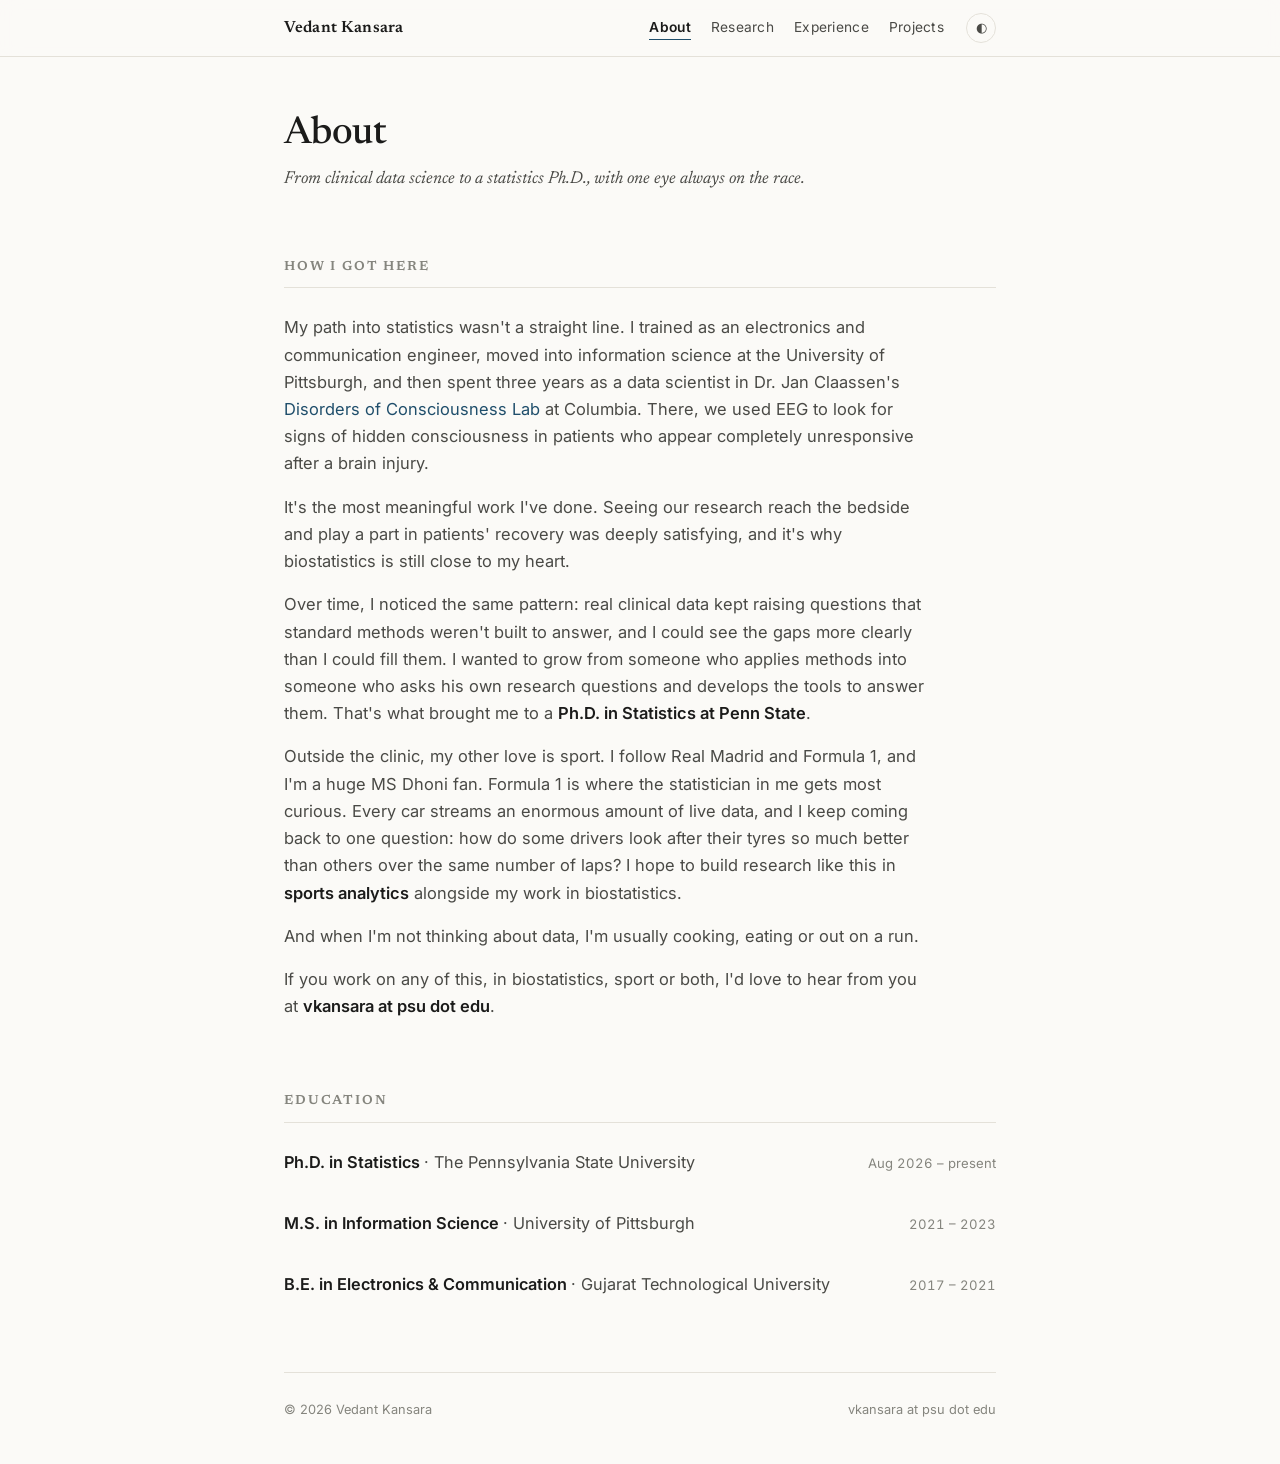
==== about.html @ aa667e88 "Launch personal website" ====
<!DOCTYPE html>
<html lang="en">
<head>
<meta charset="utf-8">
<meta name="viewport" content="width=device-width, initial-scale=1">
<title>About — Vedant Kansara</title>
<meta name="description" content="About Vedant Kansara — background, education, and contact.">
<meta name="theme-color" content="#fbfaf7" media="(prefers-color-scheme: light)">
<meta name="theme-color" content="#141514" media="(prefers-color-scheme: dark)">
<link rel="preconnect" href="https://fonts.googleapis.com">
<link rel="preconnect" href="https://fonts.gstatic.com" crossorigin>
<link href="https://fonts.googleapis.com/css2?family=Newsreader:ital,opsz,wght@0,6..72,400;0,6..72,500;0,6..72,600;1,6..72,400&family=Inter:wght@400;500;600&display=swap" rel="stylesheet">
<link rel="stylesheet" href="style.css">
<script>try{var t=localStorage.getItem('theme');if(t)document.documentElement.setAttribute('data-theme',t);}catch(e){}</script>
</head>
<body>

<nav>
  <div class="nav-inner">
    <a class="nav-name" href="index.html" title="Home">Vedant Kansara</a>
    <div class="nav-links">
      <a href="about.html" aria-current="page">About</a>
      <a href="research.html">Research</a>
      <a href="experience.html">Experience</a>
      <a href="projects.html">Projects</a>
    </div>
    <button id="theme-toggle" aria-label="Toggle theme">◐</button>
  </div>
</nav>

<div class="wrap">

  <header class="page">
    <h1>About</h1>
    <p class="tagline">From clinical data science to a statistics Ph.D., with one eye always on the race.</p>
  </header>

  <section id="bio">
    <h2>How I got here</h2>
    <div class="intro">
      <p>My path into statistics wasn't a straight line. I trained as an electronics and communication engineer, moved into information science at the University of Pittsburgh, and then spent three years as a data scientist in Dr. Jan Claassen's <a href="https://www.neurology.columbia.edu/research/research-labs/disorders-consciousness-laboratory-doc-lab" target="_blank" rel="noopener">Disorders of Consciousness Lab</a> at Columbia. There, we used EEG to look for signs of hidden consciousness in patients who appear completely unresponsive after a brain injury.</p>

      <p>It's the most meaningful work I've done. Seeing our research reach the bedside and play a part in patients' recovery was deeply satisfying, and it's why biostatistics is still close to my heart.</p>

      <p>Over time, I noticed the same pattern: real clinical data kept raising questions that standard methods weren't built to answer, and I could see the gaps more clearly than I could fill them. I wanted to grow from someone who applies methods into someone who asks his own research questions and develops the tools to answer them. That's what brought me to a <strong>Ph.D. in Statistics at Penn State</strong>.</p>

      <p>Outside the clinic, my other love is sport. I follow Real Madrid and Formula 1, and I'm a huge MS Dhoni fan. Formula 1 is where the statistician in me gets most curious. Every car streams an enormous amount of live data, and I keep coming back to one question: how do some drivers look after their tyres so much better than others over the same number of laps? I hope to build research like this in <strong>sports analytics</strong> alongside my work in biostatistics.</p>

      <p>And when I'm not thinking about data, I'm usually cooking, eating or out on a run.</p>

      <p>If you work on any of this, in biostatistics, sport or both, I'd love to hear from you at <strong>vkansara at psu dot edu</strong>.</p>
    </div>
  </section>

  <section id="education">
    <h2>Education</h2>

    <div class="entry">
      <div class="entry-head">
        <p class="entry-title">Ph.D. in Statistics <span class="entry-org">· The Pennsylvania State University</span></p>
        <span class="entry-meta">Aug 2026 – present</span>
      </div>
    </div>
    <div class="entry">
      <div class="entry-head">
        <p class="entry-title">M.S. in Information Science <span class="entry-org">· University of Pittsburgh</span></p>
        <span class="entry-meta">2021 – 2023</span>
      </div>
    </div>
    <div class="entry">
      <div class="entry-head">
        <p class="entry-title">B.E. in Electronics &amp; Communication <span class="entry-org">· Gujarat Technological University</span></p>
        <span class="entry-meta">2017 – 2021</span>
      </div>
    </div>
  </section>

  <footer>
    <span>© <span id="year">2026</span> Vedant Kansara</span>
    <span>vkansara at psu dot edu</span>
  </footer>

</div>

<script src="theme.js"></script>
</body>
</html>
---- style.css ----
/* ============================================================
   Vedant Kansara — shared stylesheet
   Edit colors in the :root blocks below.
   ============================================================ */

:root{
  --bg:        #fbfaf7;
  --surface:   #ffffff;
  --ink:       #1b1b1a;
  --ink-soft:  #4a4a46;
  --ink-faint: #85857e;
  --rule:      #e4e1d9;
  --accent:    #1f4e6b;
  --accent-bg: #eef3f6;
  --max: 760px;
  /* Profile photo framing: "x% y%". Lower y moves the frame toward the top of the photo. */
  --photo-focus: 50% 30%;
}

/* Automatic: follows the phone / laptop system theme */
@media (prefers-color-scheme: dark){
  :root{
    --bg:        #141514;
    --surface:   #1c1d1c;
    --ink:       #ecebe6;
    --ink-soft:  #b6b5ae;
    --ink-faint: #85857e;
    --rule:      #2e302e;
    --accent:    #8fc4e3;
    --accent-bg: #1b2a33;
  }
}

/* Manual override, only once the visitor clicks the toggle */
html[data-theme="light"]{
  --bg:#fbfaf7; --surface:#ffffff; --ink:#1b1b1a; --ink-soft:#4a4a46;
  --ink-faint:#85857e; --rule:#e4e1d9; --accent:#1f4e6b; --accent-bg:#eef3f6;
}
html[data-theme="dark"]{
  --bg:#141514; --surface:#1c1d1c; --ink:#ecebe6; --ink-soft:#b6b5ae;
  --ink-faint:#85857e; --rule:#2e302e; --accent:#8fc4e3; --accent-bg:#1b2a33;
}

*{box-sizing:border-box}
html{scroll-behavior:smooth; -webkit-text-size-adjust:100%}
body{
  margin:0;
  background:var(--bg);
  color:var(--ink);
  font-family:"Inter", -apple-system, BlinkMacSystemFont, "Segoe UI", Helvetica, Arial, sans-serif;
  font-size:16.5px;
  line-height:1.65;
  -webkit-font-smoothing:antialiased;
}
.wrap{max-width:var(--max); margin:0 auto; padding:0 24px}

a{color:var(--accent); text-decoration:none; border-bottom:1px solid transparent; transition:border-color .15s ease}
a:hover{border-bottom-color:currentColor}

/* ---------------- Nav ---------------- */
nav{
  position:sticky; top:0; z-index:50;
  background:var(--bg);
  border-bottom:1px solid var(--rule);
}
@supports (backdrop-filter: blur(10px)){
  nav{
    background:color-mix(in srgb, var(--bg) 85%, transparent);
    backdrop-filter:saturate(180%) blur(10px);
    -webkit-backdrop-filter:saturate(180%) blur(10px);
  }
}
.nav-inner{
  max-width:var(--max); margin:0 auto; padding:13px 24px;
  display:flex; align-items:center; gap:22px;
}
.nav-name{
  font-family:"Newsreader", Georgia, serif;
  font-size:1.02rem; font-weight:600; letter-spacing:.01em;
  color:var(--ink); margin-right:auto; white-space:nowrap;
  border:none;
}
.nav-name:hover{border:none; color:var(--accent)}
.nav-links{display:flex; gap:20px; flex-wrap:wrap}
.nav-links a{color:var(--ink-soft); font-size:.86rem; letter-spacing:.02em}
.nav-links a:hover{color:var(--accent)}
.nav-links a[aria-current="page"]{
  color:var(--ink); font-weight:600;
  border-bottom:1px solid var(--accent);
}
#theme-toggle{
  background:none; border:1px solid var(--rule); border-radius:50%;
  width:30px; height:30px; cursor:pointer; color:var(--ink-soft);
  font-size:.8rem; line-height:1; display:grid; place-items:center;
  flex:none; transition:border-color .15s ease, color .15s ease;
}
#theme-toggle:hover{color:var(--accent); border-color:var(--accent)}

@media (max-width:640px){
  .nav-inner{gap:14px; padding:11px 20px; flex-wrap:wrap}
  .nav-name{font-size:.98rem}
  .nav-links{gap:15px; order:3; width:100%; padding-bottom:2px}
  .nav-links a{font-size:.82rem}
}

/* ---------------- Page head ---------------- */
header.hero{padding:74px 0 10px}
header.page{padding:56px 0 4px}

h1{
  font-family:"Newsreader", Georgia, serif;
  font-size:clamp(2.3rem, 6vw, 3.1rem);
  font-weight:500; letter-spacing:-.015em; line-height:1.1;
  margin:0 0 12px;
}
header.page h1{font-size:clamp(1.9rem, 5vw, 2.4rem); margin-bottom:10px}
.tagline{
  font-family:"Newsreader", Georgia, serif;
  font-size:1.22rem; font-style:italic; color:var(--ink-soft);
  margin:0 0 26px;
}
header.page .tagline{font-size:1.08rem; margin-bottom:12px; max-width:62ch}

.intro p{color:var(--ink-soft); margin:0 0 16px; max-width:64ch}
.intro strong{color:var(--ink); font-weight:600}

/* ---------------- Link pills ---------------- */
.links{display:flex; flex-wrap:wrap; gap:9px; margin-top:28px}
.links a, .links span.pill{
  display:inline-flex; align-items:center; gap:7px;
  font-size:.86rem; color:var(--ink-soft);
  border:1px solid var(--rule); border-radius:999px;
  padding:6px 14px; background:var(--surface);
  transition:all .15s ease;
}
.links a:hover{color:var(--accent); border-color:var(--accent); background:var(--accent-bg)}
.links svg{width:14px; height:14px; flex:none}
.links span.pill{cursor:default}

/* ---------------- Sections ---------------- */
section{padding:46px 0 8px; scroll-margin-top:62px}
h2{
  font-family:"Newsreader", Georgia, serif;
  font-size:.82rem; font-weight:600;
  text-transform:uppercase; letter-spacing:.14em;
  color:var(--ink-faint);
  margin:0 0 26px; padding-bottom:10px;
  border-bottom:1px solid var(--rule);
}
.lede{color:var(--ink-soft); max-width:64ch; margin:0 0 14px}

/* ---------------- Entries ---------------- */
.entry{margin-bottom:30px}
.entry:last-child{margin-bottom:6px}
.entry-head{display:flex; justify-content:space-between; align-items:baseline; gap:16px; flex-wrap:wrap}
.entry-title{font-size:1.02rem; font-weight:600; color:var(--ink); margin:0}
.entry-org{color:var(--ink-soft); font-weight:400}
.entry-meta{font-size:.82rem; color:var(--ink-faint); white-space:nowrap; font-variant-numeric:tabular-nums}
.entry ul{margin:10px 0 0; padding-left:1.05em}
.entry li{color:var(--ink-soft); margin-bottom:7px; padding-left:.15em}
.entry li::marker{color:var(--ink-faint)}
.entry li strong{color:var(--ink); font-weight:600}
.entry-desc{color:var(--ink-soft); margin:8px 0 0; max-width:64ch}
.entry-more{margin:12px 0 0; font-size:.9rem}
.entry + .entry{padding-top:4px}
.entry.compact{margin-bottom:12px}
.entry-meta.cred{color:var(--accent)}

/* ---------------- Publications ---------------- */
.pub{
  padding:16px 0 16px 18px;
  border-left:2px solid var(--rule);
  margin-bottom:4px;
  transition:border-color .15s ease;
}
.pub:hover{border-left-color:var(--accent)}
.pub-title{color:var(--ink); font-weight:500; margin:0 0 5px; line-height:1.45}
.pub-authors{font-size:.88rem; color:var(--ink-soft); margin:0 0 5px}
.pub-authors .me{color:var(--ink); font-weight:600}
.pub-venue{font-size:.86rem; color:var(--ink-faint); margin:0}
.pub-venue em{font-family:"Newsreader", Georgia, serif; font-size:.96rem; font-style:italic; color:var(--ink-soft)}
.scholar-note{margin-top:22px; font-size:.88rem; color:var(--ink-faint)}

/* ---------------- Cards ---------------- */
.project{
  background:var(--surface);
  border:1px solid var(--rule);
  border-radius:10px;
  padding:20px 22px;
  margin-bottom:14px;
  transition:border-color .15s ease, transform .15s ease;
}
.project:hover{border-color:var(--accent); transform:translateY(-1px)}
.project h3{font-size:1rem; font-weight:600; margin:0 0 8px; color:var(--ink)}
.project p{color:var(--ink-soft); margin:0 0 12px; font-size:.95rem}
.project p:last-child{margin-bottom:0}
.tags{display:flex; flex-wrap:wrap; gap:6px}
.tag{
  font-size:.74rem; letter-spacing:.03em;
  color:var(--ink-faint); background:var(--bg);
  border:1px solid var(--rule); border-radius:5px;
  padding:2px 8px;
}
.project.quiet:hover{transform:none; border-color:var(--rule)}

/* ---------------- Interests ---------------- */
.interest-list{margin:0; padding-left:1.05em}
.interest-list li{color:var(--ink-soft); margin-bottom:9px}
.interest-list li::marker{color:var(--ink-faint)}
.interest-list strong{color:var(--ink); font-weight:600}

/* ---------------- Skills ---------------- */
.skill-row{display:grid; grid-template-columns:168px 1fr; gap:14px; padding:13px 0; border-bottom:1px solid var(--rule)}
.skill-row:last-child{border-bottom:none}
.skill-label{font-size:.84rem; font-weight:600; color:var(--ink); letter-spacing:.01em}
.skill-items{color:var(--ink-soft); font-size:.94rem}
@media (max-width:560px){ .skill-row{grid-template-columns:1fr; gap:4px} }

/* ---------------- Contact ---------------- */
.contact-box{
  background:var(--surface); border:1px solid var(--rule);
  border-radius:10px; padding:26px 24px;
}
.contact-box p{margin:0 0 14px; color:var(--ink-soft)}
.contact-email{
  font-family:"Newsreader", Georgia, serif;
  font-size:1.26rem; color:var(--accent);
  letter-spacing:.01em;
}
.contact-hint{font-size:.82rem; color:var(--ink-faint)}

/* ---------------- Landing (home) ---------------- */
.landing{
  max-width:1000px; margin:0 auto;
  padding:clamp(36px,7vh,84px) 24px 20px;
  display:grid; grid-template-columns:minmax(0,.9fr) minmax(0,1.1fr);
  gap:clamp(28px,5vw,64px); align-items:center;
  min-height:calc(100vh - 180px);
}
.portrait{margin:0; position:relative}
.portrait img{
  display:block; width:100%; aspect-ratio:4/5; height:auto;
  object-fit:cover; object-position:var(--photo-focus);
  border-radius:14px; background:var(--rule);
  box-shadow:0 1px 2px rgba(0,0,0,.06), 0 18px 40px -18px rgba(0,0,0,.35);
}
.landing h1{margin-bottom:8px}
.landing .tagline{margin-bottom:22px}
.summary{color:var(--ink-soft); max-width:52ch; margin:0 0 14px}
.summary strong{color:var(--ink); font-weight:600}
.more{margin:0 0 26px; font-size:.92rem}
.contact-list{margin:0; padding:14px 0; border-top:1px solid var(--rule); border-bottom:1px solid var(--rule); display:grid; gap:6px}
.contact-list div{display:grid; grid-template-columns:90px 1fr; gap:12px; align-items:baseline}
.contact-list dt{font-size:.8rem; color:var(--ink-faint)}
.contact-list dd{margin:0; color:var(--ink); font-size:.95rem}
.landing .links{margin-top:22px}
.home footer{margin-top:30px}
.nav-name[aria-current="page"]{color:var(--ink)}
@media (max-width:760px){
  .landing{grid-template-columns:1fr; min-height:0; padding-top:32px}
  .portrait{max-width:340px}
}

/* ---------------- Research papers (one per row) ---------------- */
header.page:has(+ #publications){padding-bottom:0}
.paper-list{display:grid; gap:18px}
.paper-row{
  display:grid; grid-template-columns:minmax(0,5fr) minmax(0,6fr); gap:24px; align-items:center;
  background:var(--surface); border:1px solid var(--rule); border-radius:12px;
  padding:18px; color:var(--ink);
  transition:border-color .15s ease, transform .15s ease, box-shadow .15s ease;
}
.paper-row:hover{border-color:var(--accent); transform:translateY(-2px); box-shadow:0 12px 28px -18px rgba(0,0,0,.35)}
.paper-row:focus-visible{outline:2px solid var(--accent); outline-offset:2px}
.paper-fig{background:#fff; border:1px solid var(--rule); border-radius:8px; padding:6px; aspect-ratio:3/2; display:grid; place-items:center; overflow:hidden}
.paper-fig img{width:100%; height:100%; object-fit:contain; display:block}
.paper-text{display:flex; flex-direction:column; gap:8px}
.paper-venue{margin:0; font-size:.8rem; color:var(--ink-faint)}
.paper-venue em{font-family:"Newsreader",Georgia,serif; font-size:.98rem; color:var(--ink-soft)}
.paper-title{margin:0; font-family:"Newsreader",Georgia,serif; font-weight:500; font-size:1.18rem; line-height:1.3; text-wrap:balance}
.paper-authors{margin:0; font-size:.85rem; color:var(--ink-soft)}
.paper-authors b{color:var(--ink); font-weight:600}
.paper-more{font-size:.84rem; color:var(--accent); margin-top:4px}
@media (max-width:640px){
  .paper-row{grid-template-columns:1fr; gap:14px; padding:14px}
  .paper-fig{aspect-ratio:16/10}
}


/* paper overview dialog */
#paper-dialog,#project-dialog{
  width:min(680px,calc(100vw - 24px)); max-height:calc(100vh - 40px);
  padding:0; border:1px solid var(--rule); border-radius:14px;
  background:var(--surface); color:var(--ink);
  box-shadow:0 30px 80px -20px rgba(0,0,0,.5);
}
#paper-dialog::backdrop,#project-dialog::backdrop{background:rgba(10,12,14,.55); backdrop-filter:blur(3px)}
.pd-inner{padding:28px clamp(20px,4vw,36px) 30px; position:relative}
.pd-close{
  position:absolute; top:12px; right:12px; width:40px; height:40px;
  border:1px solid var(--rule); border-radius:50%; background:var(--surface);
  color:var(--ink-soft); font-size:1.3rem; line-height:1; cursor:pointer;
}
.pd-close:hover{color:var(--accent); border-color:var(--accent)}
.pd-fig{margin:12px 0 20px}
.pd-fig img{width:100%; max-height:52vh; object-fit:contain; display:block; background:#fff; border:1px solid var(--rule); border-radius:9px; padding:10px}
.pd-note{margin:8px 0 0; font-size:.78rem; color:var(--ink-faint)}
.pd-venue{margin:0 0 6px; font-size:.84rem; color:var(--ink-faint)}
.pd-venue em{font-family:"Newsreader",Georgia,serif; font-size:1rem; color:var(--ink-soft)}
#pd-title,.pj-title{font-family:"Newsreader",Georgia,serif; font-weight:500; font-size:1.45rem; line-height:1.25; margin:0 0 8px}
.pd-authors{font-size:.88rem; color:var(--ink-soft); margin:0 0 18px}
.pd-authors b{color:var(--ink)}
.pd-body p{color:var(--ink-soft); margin:0 0 12px}
.pd-body h4{font-size:.82rem; font-weight:600; color:var(--ink); margin:18px 0 8px}
.pd-body .tags{margin-top:4px}
.pd-body ul{margin:0; padding-left:1.1em; color:var(--ink-soft)}
.pd-body li{margin-bottom:6px}
.pd-actions{display:flex; flex-wrap:wrap; align-items:center; gap:12px 16px; margin-top:22px; padding-top:18px; border-top:1px solid var(--rule)}
.pd-doi{
  display:inline-flex; align-items:center; min-height:40px; padding:0 18px;
  background:var(--accent); color:var(--surface); border-radius:999px; font-weight:500; font-size:.9rem; border:none;
}
.pd-doi:hover{border:none; filter:brightness(1.1)}
.pd-doi-text{font-size:.82rem; color:var(--ink-faint); overflow-wrap:anywhere}
@media (prefers-reduced-motion:reduce){.paper-card,.project{transition:none}}

/* ---------------- Footer ---------------- */
footer{
  margin-top:60px; padding:26px 0 44px;
  border-top:1px solid var(--rule);
  font-size:.8rem; color:var(--ink-faint);
  display:flex; justify-content:space-between; gap:14px; flex-wrap:wrap;
}
footer a{color:var(--ink-faint)}
footer a:hover{color:var(--accent)}

@media print{
  nav, #theme-toggle, footer{display:none}
  body{background:#fff; color:#000}
}

/* project overview figures */
.pj-title{margin-top:8px}
.pj-fig{margin:18px 0 20px}
.pj-fig img{display:block; width:100%; max-height:56vh; object-fit:contain; background:#fff; border:1px solid var(--rule); border-radius:9px; padding:8px}
.pj-fig figcaption{margin-top:7px; font-size:.8rem; color:var(--ink-faint); line-height:1.45}

/* landing greeting */
.greeting{font-family:"Newsreader",Georgia,serif; font-size:1.35rem; color:var(--ink); margin:0 0 10px}
.greeting [lang="gu"]{font-family:"Noto Serif Gujarati","Newsreader",serif; font-weight:500}
.wave{display:inline-block; transform-origin:70% 70%; animation:wave 1.8s ease-in-out .6s 2}
@keyframes wave{0%,60%,100%{transform:rotate(0)}10%,30%{transform:rotate(14deg)}20%{transform:rotate(-8deg)}40%{transform:rotate(-4deg)}50%{transform:rotate(10deg)}}
@media (prefers-reduced-motion:reduce){.wave{animation:none}}
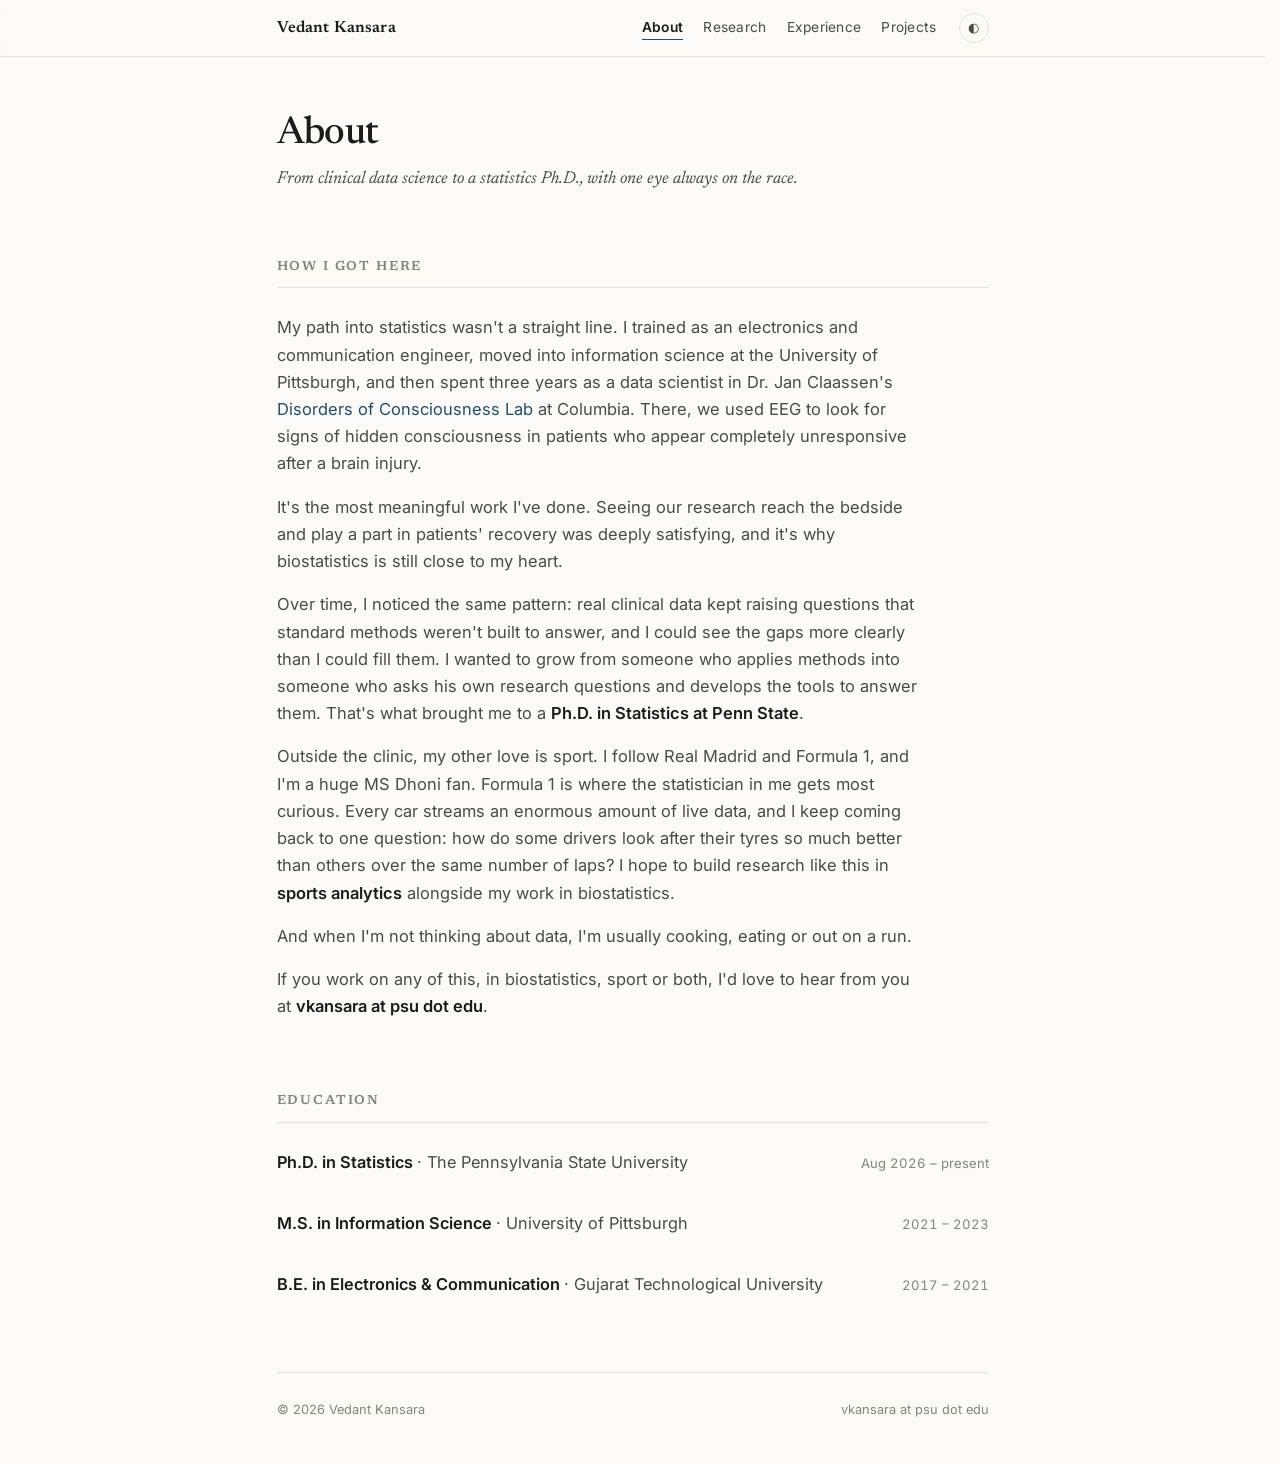
==== commit 8b6ac720: "Skip page transitions in Safari" ====
--- a/about.html
+++ b/about.html
@@ -11,7 +11,7 @@
 <link rel="preconnect" href="https://fonts.gstatic.com" crossorigin>
 <link href="https://fonts.googleapis.com/css2?family=Newsreader:ital,opsz,wght@0,6..72,400;0,6..72,500;0,6..72,600;1,6..72,400&family=Inter:wght@400;500;600&display=swap" rel="stylesheet">
 <link rel="stylesheet" href="style.css">
-<script>try{var t=localStorage.getItem('theme');if(t)document.documentElement.setAttribute('data-theme',t);}catch(e){}</script>
+<script>try{var t=localStorage.getItem('theme');if(t)document.documentElement.setAttribute('data-theme',t);}catch(e){}try{if(!matchMedia('(prefers-reduced-motion: reduce)').matches)document.documentElement.classList.add('anim');}catch(e){}try{var u=navigator.userAgent;if(/AppleWebKit/.test(u)&&!/(Chrome|Chromium|Edg)\//.test(u)){var s=function(e){if(e.viewTransition)e.viewTransition.skipTransition();};addEventListener('pageswap',s);addEventListener('pagereveal',s);}}catch(e){}</script>
 </head>
 <body>
 
--- a/style.css
+++ b/style.css
@@ -348,6 +348,37 @@
 /* landing greeting */
 .greeting{font-family:"Newsreader",Georgia,serif; font-size:1.35rem; color:var(--ink); margin:0 0 10px}
 .greeting [lang="gu"]{font-family:"Noto Serif Gujarati","Newsreader",serif; font-weight:500}
-.wave{display:inline-block; transform-origin:70% 70%; animation:wave 1.8s ease-in-out .6s 2}
+.wave{display:inline-block; transform-origin:70% 70%; animation:wave 1.8s ease-in-out 1.1s 2}
 @keyframes wave{0%,60%,100%{transform:rotate(0)}10%,30%{transform:rotate(14deg)}20%{transform:rotate(-8deg)}40%{transform:rotate(-4deg)}50%{transform:rotate(10deg)}}
 @media (prefers-reduced-motion:reduce){.wave{animation:none}}
+
+/* ---------------- Motion ---------------- */
+/* Smooth fade between pages (supported in Chrome, Edge and Safari; other browsers just load normally) */
+@view-transition{navigation:auto}
+nav{view-transition-name:site-nav}
+/* keep the menu bar perfectly still: swap it instantly instead of morphing between pages */
+::view-transition-group(site-nav){animation:none}
+::view-transition-old(site-nav){display:none}
+::view-transition-new(site-nav){animation:none}
+/* reserve the scrollbar's space so short and long pages line up exactly */
+html{scrollbar-gutter:stable}
+::view-transition-old(root){animation:vt-out .22s ease-in both}
+::view-transition-new(root){animation:vt-in .38s ease-out both}
+@keyframes vt-out{to{opacity:0}}
+@keyframes vt-in{from{opacity:0}}
+
+/* Text and cards glide in on load and on scroll */
+.anim :is(.landing-text>*,.portrait,header.page>*,section>h2,.intro>p,.entry,.paper-row,.scholar-note,footer){
+  opacity:0; transform:translateY(18px);
+  transition:opacity .8s cubic-bezier(.2,.7,.2,1),transform .8s cubic-bezier(.2,.7,.2,1);
+  transition-delay:var(--d,0ms);
+}
+/* if the script never runs, show everything anyway */
+.anim:not(.rv-ready) :is(.landing-text>*,.portrait,header.page>*,section>h2,.intro>p,.entry,.paper-row,.scholar-note,footer){animation:rv-safety 0s 2.5s forwards}
+.anim .portrait{transform:translateY(10px) scale(.985)}
+.anim :is(.landing-text>*,.portrait,header.page>*,section>h2,.intro>p,.entry,.paper-row,.scholar-note,footer).in{opacity:1; transform:none}
+.anim .paper-row.in:hover{transform:translateY(-2px); transition-delay:0ms; transition-duration:.2s}
+@keyframes rv-safety{to{opacity:1; transform:none}}
+@media (prefers-reduced-motion:reduce){
+  ::view-transition-old(root),::view-transition-new(root){animation:none}
+}
